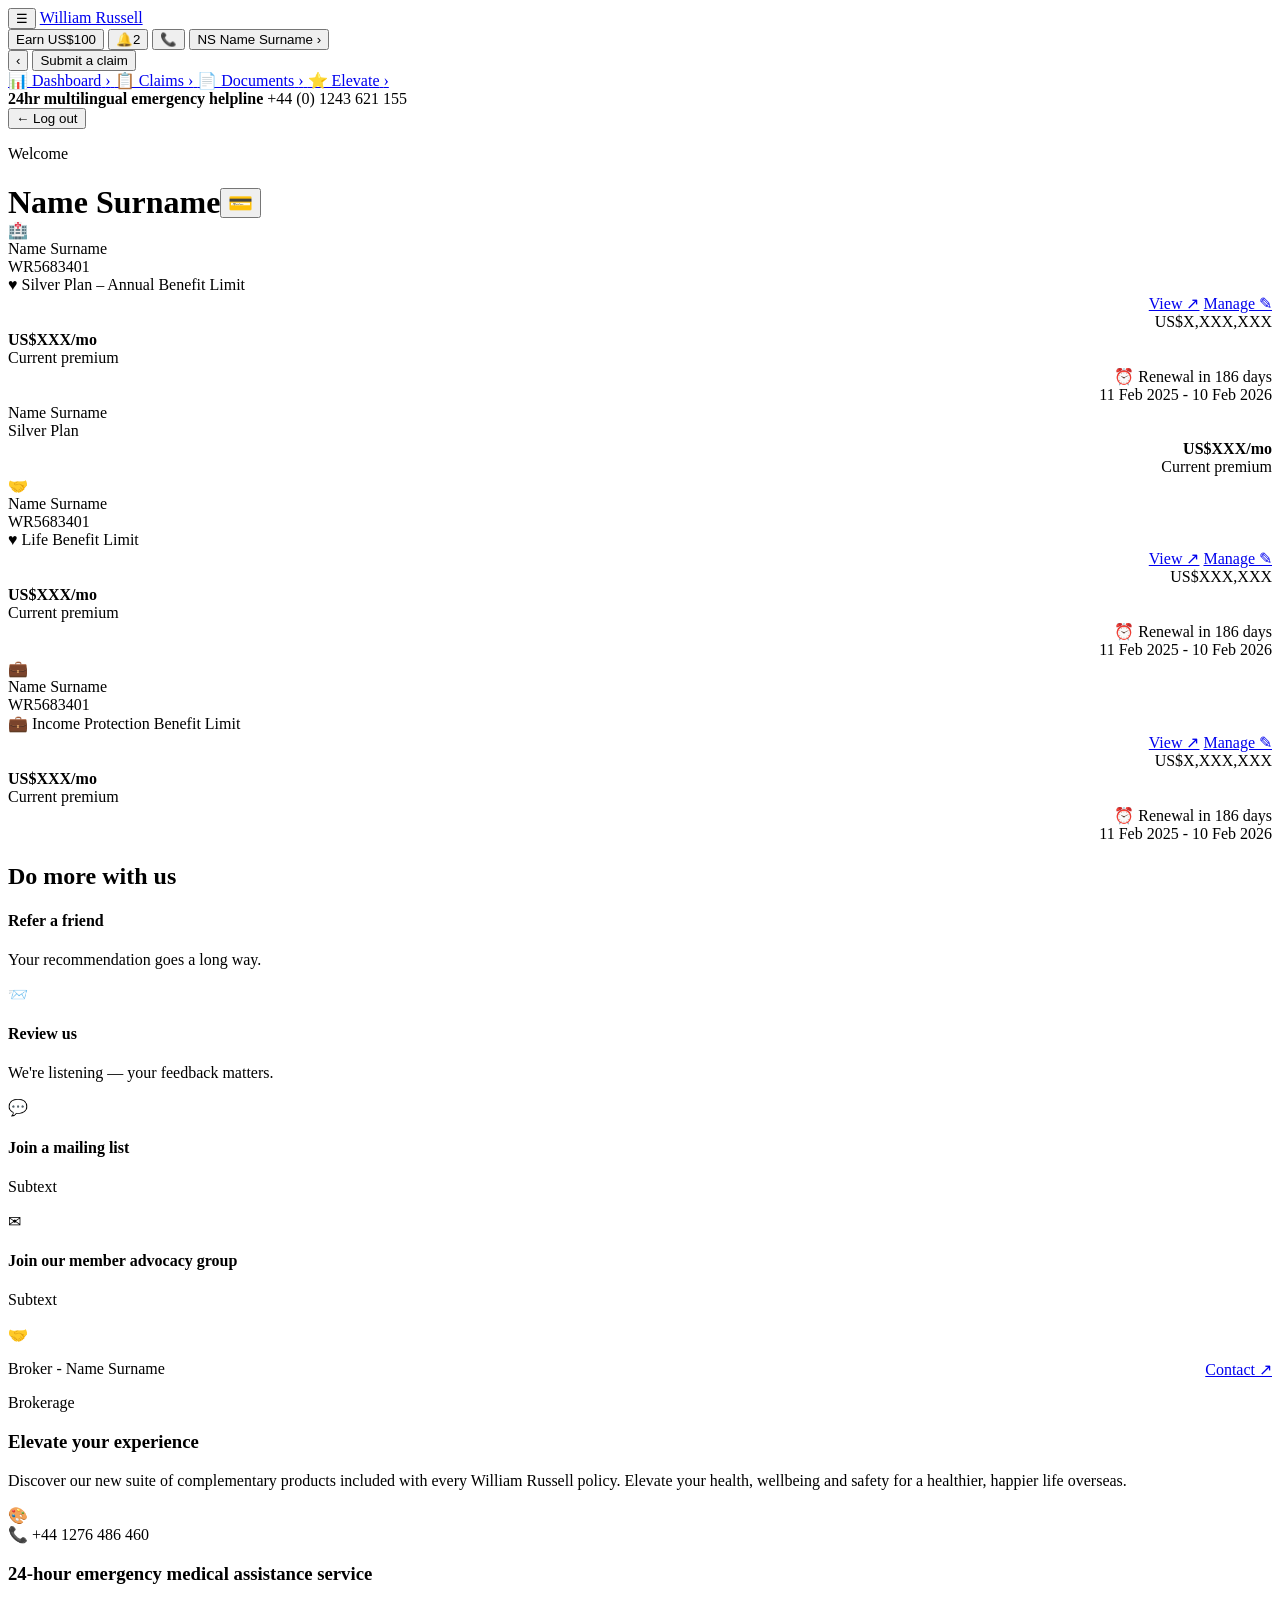
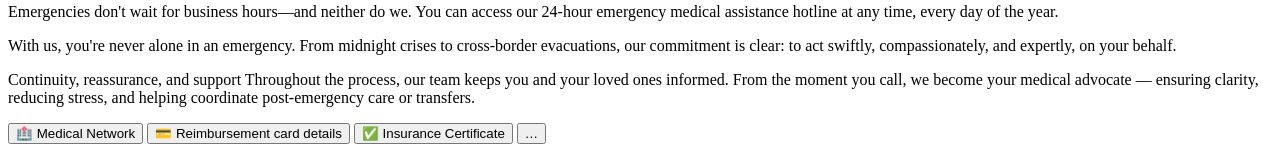
==== dashboard.html @ f4d62284 "Add files via upload" ====
<!DOCTYPE html>
<html lang="en">
<head>
  <meta charset="UTF-8">
  <meta name="viewport" content="width=device-width, initial-scale=1.0">
  <title>Dashboard - William Russell Member Portal</title>
  <link rel="preconnect" href="https://fonts.googleapis.com">
  <link href="https://fonts.googleapis.com/css2?family=Inter:wght@400;500;600;700&display=swap" rel="stylesheet">
  <link rel="stylesheet" href="css/styles.css">
      <link rel="manifest" href="./manifest.json">
    <link rel="shortcut icon" href="data:image/x-icon;," type="image/x-icon">
    <script>
        if('serviceWorker' in navigator) {
            navigator.serviceWorker.register('./service-worker.js');
        };
    </script>
    <meta name="apple-mobile-web-app-capable" content="yes">
    <meta name="apple-mobile-web-app-status-bar-style" content="black">
    <meta name="apple-mobile-web-app-title" content="PWA Example">
    <link rel="apple-touch-icon" href="icon-152x152.png">
    <meta name="msapplication-TileImage" content="icon-144x144.png">
    <meta name="msapplication-TileColor" content="#ffffff">

</head>
<body>
  <!-- Top Bar -->
  <header class="topbar">
    <button class="topbar__mobile-menu" aria-label="Menu">&#x2630;</button>
    <a href="dashboard.html" class="topbar__logo">William Russell<span class="dot"></span></a>
    <div class="topbar__actions">
      <button class="topbar__referral">Earn US$100</button>
      <button class="topbar__icon-btn" aria-label="Notifications">
        &#x1F514;<span class="badge">2</span>
      </button>
      <button class="topbar__icon-btn" aria-label="Call us">&#x1F4DE;</button>
      <button class="topbar__user">
        <span class="topbar__avatar">NS</span>
        <span>Name Surname</span>
        <span>&#x203A;</span>
      </button>
    </div>
  </header>

  <div class="app-layout">
    <!-- Sidebar -->
    <nav class="sidebar" aria-label="Main navigation">
      <button class="sidebar__collapse" aria-label="Collapse sidebar">&#x2039;</button>
      <button class="sidebar__submit-claim">Submit a claim</button>
      <div class="sidebar__nav">
        <a href="dashboard.html" class="sidebar__nav-item sidebar__nav-item--active">
          <span>&#x1F4CA; Dashboard</span>
          <span class="sidebar__nav-arrow">&#x203A;</span>
        </a>
        <a href="claims.html" class="sidebar__nav-item">
          <span>&#x1F4CB; Claims</span>
          <span class="sidebar__nav-arrow">&#x203A;</span>
        </a>
        <a href="#" class="sidebar__nav-item">
          <span>&#x1F4C4; Documents</span>
          <span class="sidebar__nav-arrow">&#x203A;</span>
        </a>
        <a href="#" class="sidebar__nav-item">
          <span>&#x2B50; Elevate</span>
          <span class="sidebar__nav-arrow">&#x203A;</span>
        </a>
      </div>
      <div class="sidebar__footer">
        <div class="sidebar__emergency">
          <strong>24hr multilingual emergency helpline</strong>
          +44 (0) 1243 621 155
        </div>
        <button class="sidebar__logout">&#x2190; Log out</button>
      </div>
    </nav>

    <!-- Main Content -->
    <main class="main-content">
      <div class="main-content__inner">
        <p class="text-sm text-grey">Welcome</p>
        <h1 style="display: flex; align-items: center; gap: var(--space-sm); margin-bottom: var(--space-xl);">
          Name Surname
          <button class="topbar__icon-btn" aria-label="Membership card" style="font-size: 1.25rem;">&#x1F4B3;</button>
        </h1>

        <!-- Health Policy Card -->
        <div class="policy-card">
          <div class="policy-card__header policy-card__header--health">
            <div class="policy-card__identity">
              <div class="policy-card__illustration">&#x1F3E5;</div>
              <div>
                <div class="policy-card__name">Name Surname</div>
                <div class="policy-card__id">WR5683401</div>
                <div class="policy-card__plan-row">
                  <span>&#x2665;</span>
                  <span>Silver Plan &ndash; Annual Benefit Limit</span>
                </div>
              </div>
            </div>
            <div style="text-align: right;">
              <div class="policy-card__actions">
                <a href="plan-health-view.html" class="policy-card__action">View &#x2197;</a>
                <a href="plan-health-manage.html" class="policy-card__action">Manage &#x270E;</a>
              </div>
              <div class="policy-card__limit" style="margin-top: var(--space-sm);">US$X,XXX,XXX</div>
            </div>
          </div>
          <div class="policy-card__footer">
            <div>
              <div style="font-weight: 600;">US$XXX/mo</div>
              <div class="text-grey text-sm">Current premium</div>
            </div>
            <div style="text-align: right;">
              <div>&#x23F0; Renewal in 186 days</div>
              <div class="text-grey text-sm">11 Feb 2025 - 10 Feb 2026</div>
            </div>
          </div>
          <div class="policy-card__sub-member">
            <div>
              <div style="font-weight: 500;">Name Surname</div>
              <div class="text-grey text-sm">Silver Plan</div>
            </div>
            <div style="text-align: right;">
              <div style="font-weight: 600;">US$XXX/mo</div>
              <div class="text-grey text-sm">Current premium</div>
            </div>
          </div>
        </div>

        <!-- Life Policy Card -->
        <div class="policy-card">
          <div class="policy-card__header policy-card__header--life">
            <div class="policy-card__identity">
              <div class="policy-card__illustration">&#x1F91D;</div>
              <div>
                <div class="policy-card__name">Name Surname</div>
                <div class="policy-card__id">WR5683401</div>
                <div class="policy-card__plan-row">
                  <span>&#x2665;</span>
                  <span>Life Benefit Limit</span>
                </div>
              </div>
            </div>
            <div style="text-align: right;">
              <div class="policy-card__actions">
                <a href="plan-life-view.html" class="policy-card__action">View &#x2197;</a>
                <a href="plan-life-manage.html" class="policy-card__action">Manage &#x270E;</a>
              </div>
              <div class="policy-card__limit" style="margin-top: var(--space-sm);">US$XXX,XXX</div>
            </div>
          </div>
          <div class="policy-card__footer">
            <div>
              <div style="font-weight: 600;">US$XXX/mo</div>
              <div class="text-grey text-sm">Current premium</div>
            </div>
            <div style="text-align: right;">
              <div>&#x23F0; Renewal in 186 days</div>
              <div class="text-grey text-sm">11 Feb 2025 - 10 Feb 2026</div>
            </div>
          </div>
        </div>

        <!-- Income Protection Policy Card -->
        <div class="policy-card">
          <div class="policy-card__header policy-card__header--income">
            <div class="policy-card__identity">
              <div class="policy-card__illustration">&#x1F4BC;</div>
              <div>
                <div class="policy-card__name">Name Surname</div>
                <div class="policy-card__id">WR5683401</div>
                <div class="policy-card__plan-row">
                  <span>&#x1F4BC;</span>
                  <span>Income Protection Benefit Limit</span>
                </div>
              </div>
            </div>
            <div style="text-align: right;">
              <div class="policy-card__actions">
                <a href="plan-income-view.html" class="policy-card__action">View &#x2197;</a>
                <a href="#" class="policy-card__action">Manage &#x270E;</a>
              </div>
              <div class="policy-card__limit" style="margin-top: var(--space-sm);">US$X,XXX,XXX</div>
            </div>
          </div>
          <div class="policy-card__footer">
            <div>
              <div style="font-weight: 600;">US$XXX/mo</div>
              <div class="text-grey text-sm">Current premium</div>
            </div>
            <div style="text-align: right;">
              <div>&#x23F0; Renewal in 186 days</div>
              <div class="text-grey text-sm">11 Feb 2025 - 10 Feb 2026</div>
            </div>
          </div>
        </div>

        <!-- Do More With Us -->
        <div class="do-more">
          <h2 class="section-heading">Do more with us</h2>
          <div class="do-more__grid">
            <div class="do-more__card">
              <h4>Refer a friend</h4>
              <p>Your recommendation goes a long way.</p>
              <div class="do-more__card-illustration">&#x1F4E8;</div>
            </div>
            <div class="do-more__card">
              <h4>Review us</h4>
              <p>We're listening &mdash; your feedback matters.</p>
              <div class="do-more__card-illustration">&#x1F4AC;</div>
            </div>
            <div class="do-more__card">
              <h4>Join a mailing list</h4>
              <p>Subtext</p>
              <div class="do-more__card-illustration">&#x2709;</div>
            </div>
            <div class="do-more__card">
              <h4>Join our member advocacy group</h4>
              <p>Subtext</p>
              <div class="do-more__card-illustration">&#x1F91D;</div>
            </div>
          </div>
        </div>
      </div>
    </main>

    <!-- Right Rail -->
    <aside class="right-rail">
      <div class="right-rail__card">
        <p class="text-sm text-grey" style="margin-bottom: var(--space-xs);">
          <a href="#" style="float: right;">Contact &#x2197;</a>
          Broker - Name Surname
        </p>
        <p class="text-sm">Brokerage</p>
      </div>

      <div class="elevate-promo">
        <div class="elevate-promo__content">
          <h3>Elevate your experience</h3>
          <p>Discover our new suite of complementary products included with every William Russell policy. Elevate your health, wellbeing and safety for a healthier, happier life overseas.</p>
        </div>
        <div class="elevate-promo__image">&#x1F3A8;</div>
      </div>

      <div class="emergency-card">
        <div class="emergency-card__phone">&#x1F4DE; +44 1276 486 460</div>
        <h3>24-hour emergency medical assistance service</h3>
        <p>Emergencies don't wait for business hours&mdash;and neither do we. You can access our 24-hour emergency medical assistance hotline at any time, every day of the year.</p>
        <p>With us, you're never alone in an emergency. From midnight crises to cross-border evacuations, our commitment is clear: to act swiftly, compassionately, and expertly, on your behalf.</p>
        <p>Continuity, reassurance, and support Throughout the process, our team keeps you and your loved ones informed. From the moment you call, we become your medical advocate &mdash; ensuring clarity, reducing stress, and helping coordinate post-emergency care or transfers.</p>
      </div>
    </aside>
  </div>

  <!-- Bottom Toolbar -->
  <div class="bottom-toolbar">
    <button class="bottom-toolbar__item">&#x1F3E5; Medical Network</button>
    <button class="bottom-toolbar__item">&#x1F4B3; Reimbursement card details</button>
    <button class="bottom-toolbar__item">&#x2705; Insurance Certificate</button>
    <button class="bottom-toolbar__more">&#x2026;</button>
  </div>

  <script src="js/app.js"></script>
</body>
</html>
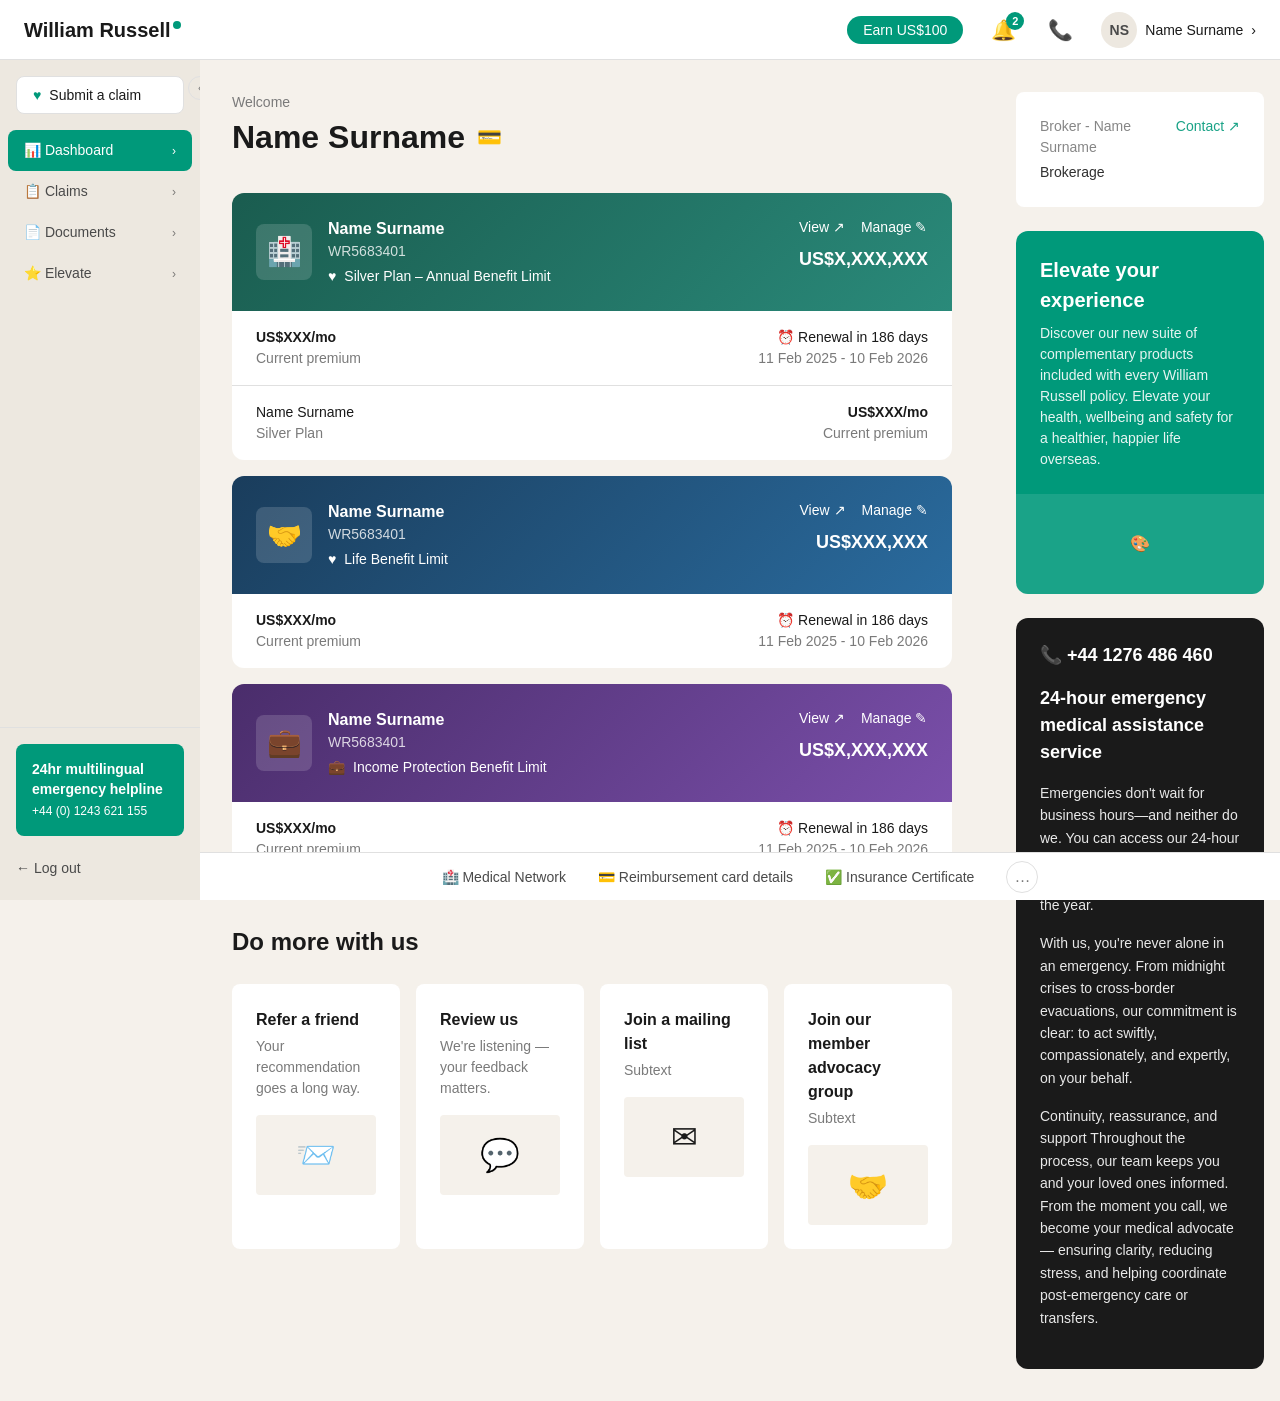
==== commit e0842f9a: "updates" ====
--- a/dashboard.html
+++ b/dashboard.html
@@ -10,9 +10,11 @@
       <link rel="manifest" href="./manifest.json">
     <link rel="shortcut icon" href="data:image/x-icon;," type="image/x-icon">
     <script>
-        if('serviceWorker' in navigator) {
-            navigator.serviceWorker.register('./service-worker.js');
-        };
+   if ('serviceWorker' in navigator) {
+  navigator.serviceWorker.register('/service-worker.js', {
+    scope: '/PWA/'
+  });
+  }
     </script>
     <meta name="apple-mobile-web-app-capable" content="yes">
     <meta name="apple-mobile-web-app-status-bar-style" content="black">
--- a/css/styles.css
+++ b/css/styles.css
@@ -0,0 +1,1500 @@
+/* ===== CSS Custom Properties ===== */
+:root {
+  /* Brand colours */
+  --wr-green: #00997A;
+  --wr-green-dark: #007A62;
+  --wr-green-light: #E6F5F1;
+  --wr-pink: #E8788A;
+  --wr-cream: #F5F1EB;
+  --wr-cream-dark: #EDE8E0;
+  --wr-white: #FFFFFF;
+  --wr-black: #1A1A1A;
+  --wr-grey-dark: #4A4A4A;
+  --wr-grey: #7A7A7A;
+  --wr-grey-light: #C4C4C4;
+  --wr-grey-border: #E0E0E0;
+  --wr-red: #D94040;
+  --wr-orange: #E68A3C;
+  --wr-yellow: #D4A843;
+  --wr-blue: #2D6B9E;
+  --wr-purple: #6B3FA0;
+
+  /* Plan gradient colours */
+  --plan-health-start: #1A5C4F;
+  --plan-health-end: #2A8A7A;
+  --plan-life-start: #1A3D5C;
+  --plan-life-end: #2A6B9E;
+  --plan-income-start: #4A2D6B;
+  --plan-income-end: #7A4FAA;
+
+  /* Typography */
+  --font-family: 'Inter', -apple-system, BlinkMacSystemFont, 'Segoe UI', Roboto, sans-serif;
+  --font-size-xs: 0.75rem;
+  --font-size-sm: 0.875rem;
+  --font-size-base: 1rem;
+  --font-size-lg: 1.125rem;
+  --font-size-xl: 1.25rem;
+  --font-size-2xl: 1.5rem;
+  --font-size-3xl: 1.875rem;
+
+  /* Spacing */
+  --space-xs: 0.25rem;
+  --space-sm: 0.5rem;
+  --space-md: 1rem;
+  --space-lg: 1.5rem;
+  --space-xl: 2rem;
+  --space-2xl: 3rem;
+
+  /* Layout */
+  --sidebar-width: 200px;
+  --sidebar-collapsed: 60px;
+  --topbar-height: 60px;
+  --right-rail-width: 280px;
+  --bottom-toolbar-height: 48px;
+  --content-max-width: 720px;
+
+  /* Shadows */
+  --shadow-sm: 0 1px 3px rgba(0,0,0,0.08);
+  --shadow-md: 0 2px 8px rgba(0,0,0,0.1);
+  --shadow-lg: 0 4px 16px rgba(0,0,0,0.12);
+
+  /* Borders */
+  --radius-sm: 4px;
+  --radius-md: 8px;
+  --radius-lg: 12px;
+  --radius-xl: 16px;
+  --radius-full: 9999px;
+}
+
+/* ===== Reset & Base ===== */
+*, *::before, *::after { box-sizing: border-box; margin: 0; padding: 0; }
+
+html { font-size: 16px; -webkit-text-size-adjust: 100%; }
+
+body {
+  font-family: var(--font-family);
+  font-size: var(--font-size-base);
+  color: var(--wr-black);
+  background: var(--wr-cream);
+  line-height: 1.5;
+  min-height: 100vh;
+}
+
+a { color: var(--wr-green); text-decoration: none; }
+a:hover { text-decoration: underline; }
+
+img { max-width: 100%; display: block; }
+
+button { cursor: pointer; font-family: inherit; }
+
+ul, ol { list-style: none; }
+
+/* ===== Utility Classes ===== */
+.sr-only {
+  position: absolute; width: 1px; height: 1px; padding: 0;
+  margin: -1px; overflow: hidden; clip: rect(0,0,0,0);
+  white-space: nowrap; border: 0;
+}
+
+.text-green { color: var(--wr-green); }
+.text-grey { color: var(--wr-grey); }
+.text-red { color: var(--wr-red); }
+.text-sm { font-size: var(--font-size-sm); }
+.text-xs { font-size: var(--font-size-xs); }
+
+.fw-bold { font-weight: 600; }
+.fw-medium { font-weight: 500; }
+
+/* ===== Top Navigation Bar ===== */
+.topbar {
+  position: sticky;
+  top: 0;
+  z-index: 100;
+  display: flex;
+  align-items: center;
+  justify-content: space-between;
+  height: var(--topbar-height);
+  padding: 0 var(--space-lg);
+  background: var(--wr-white);
+  border-bottom: 1px solid var(--wr-grey-border);
+}
+
+.topbar__logo {
+  font-size: var(--font-size-xl);
+  font-weight: 700;
+  color: var(--wr-black);
+  white-space: nowrap;
+}
+
+.topbar__logo:hover { text-decoration: none; }
+
+.topbar__logo .dot {
+  display: inline-block;
+  width: 8px;
+  height: 8px;
+  background: var(--wr-green);
+  border-radius: 50%;
+  vertical-align: super;
+  margin-left: 2px;
+}
+
+.topbar__actions {
+  display: flex;
+  align-items: center;
+  gap: var(--space-lg);
+}
+
+.topbar__referral {
+  display: inline-flex;
+  align-items: center;
+  padding: 6px 16px;
+  background: var(--wr-green);
+  color: var(--wr-white);
+  border-radius: var(--radius-full);
+  font-size: var(--font-size-sm);
+  font-weight: 500;
+  border: none;
+  white-space: nowrap;
+}
+
+.topbar__icon-btn {
+  position: relative;
+  background: none;
+  border: none;
+  color: var(--wr-grey-dark);
+  font-size: 1.25rem;
+  padding: var(--space-xs);
+}
+
+.topbar__icon-btn .badge {
+  position: absolute;
+  top: -2px;
+  right: -4px;
+  width: 18px;
+  height: 18px;
+  background: var(--wr-green);
+  color: var(--wr-white);
+  font-size: 11px;
+  font-weight: 600;
+  border-radius: 50%;
+  display: flex;
+  align-items: center;
+  justify-content: center;
+}
+
+.topbar__user {
+  display: flex;
+  align-items: center;
+  gap: var(--space-sm);
+  background: none;
+  border: none;
+  font-size: var(--font-size-sm);
+  font-weight: 500;
+  color: var(--wr-black);
+}
+
+.topbar__avatar {
+  width: 36px;
+  height: 36px;
+  border-radius: 50%;
+  background: var(--wr-cream-dark);
+  display: flex;
+  align-items: center;
+  justify-content: center;
+  font-size: var(--font-size-sm);
+  font-weight: 600;
+  color: var(--wr-grey-dark);
+}
+
+/* ===== Sidebar ===== */
+.sidebar {
+  position: fixed;
+  top: var(--topbar-height);
+  left: 0;
+  bottom: 0;
+  width: var(--sidebar-width);
+  background: var(--wr-cream-dark);
+  display: flex;
+  flex-direction: column;
+  z-index: 90;
+  transition: width 0.2s ease;
+  overflow-y: auto;
+}
+
+.sidebar__submit-claim {
+  display: flex;
+  align-items: center;
+  gap: var(--space-sm);
+  margin: var(--space-md);
+  padding: 10px var(--space-md);
+  background: var(--wr-white);
+  border: 1px solid var(--wr-grey-border);
+  border-radius: var(--radius-md);
+  font-size: var(--font-size-sm);
+  font-weight: 500;
+  color: var(--wr-black);
+  white-space: nowrap;
+}
+
+.sidebar__submit-claim::before {
+  content: "\2665";
+  color: var(--wr-green);
+}
+
+.sidebar__collapse {
+  position: absolute;
+  top: var(--space-md);
+  right: -12px;
+  width: 24px;
+  height: 24px;
+  background: var(--wr-cream-dark);
+  border: 1px solid var(--wr-grey-border);
+  border-radius: 50%;
+  display: flex;
+  align-items: center;
+  justify-content: center;
+  font-size: 12px;
+  color: var(--wr-grey);
+  z-index: 5;
+}
+
+.sidebar__nav {
+  flex: 1;
+  padding: 0 var(--space-sm);
+}
+
+.sidebar__nav-item {
+  display: flex;
+  align-items: center;
+  justify-content: space-between;
+  padding: 10px var(--space-md);
+  border-radius: var(--radius-md);
+  font-size: var(--font-size-sm);
+  font-weight: 500;
+  color: var(--wr-grey-dark);
+  transition: background 0.15s;
+}
+
+.sidebar__nav-item:hover {
+  background: rgba(0,0,0,0.04);
+  text-decoration: none;
+}
+
+.sidebar__nav-item--active {
+  background: var(--wr-green);
+  color: var(--wr-white);
+}
+
+.sidebar__nav-item--active:hover {
+  background: var(--wr-green-dark);
+  color: var(--wr-white);
+}
+
+.sidebar__nav-item--active .sidebar__nav-arrow {
+  color: var(--wr-white);
+  opacity: 1;
+}
+
+.sidebar__nav-icon {
+  margin-right: var(--space-sm);
+  font-size: 1rem;
+}
+
+.sidebar__nav-arrow {
+  font-size: 12px;
+  opacity: 0.7;
+}
+
+.sidebar__footer {
+  padding: var(--space-md);
+  border-top: 1px solid var(--wr-grey-border);
+}
+
+.sidebar__emergency {
+  background: var(--wr-green);
+  color: var(--wr-white);
+  padding: var(--space-md);
+  border-radius: var(--radius-md);
+  font-size: var(--font-size-xs);
+  line-height: 1.4;
+  margin-bottom: var(--space-md);
+}
+
+.sidebar__emergency strong {
+  display: block;
+  font-size: var(--font-size-sm);
+  margin-bottom: var(--space-xs);
+}
+
+.sidebar__logout {
+  display: flex;
+  align-items: center;
+  gap: var(--space-sm);
+  background: none;
+  border: none;
+  font-size: var(--font-size-sm);
+  color: var(--wr-grey-dark);
+  padding: var(--space-sm) 0;
+}
+
+/* ===== Mobile Menu Toggle ===== */
+.topbar__mobile-menu {
+  display: none;
+  background: none;
+  border: none;
+  font-size: 1.5rem;
+  color: var(--wr-grey-dark);
+  padding: var(--space-xs);
+}
+
+@media (max-width: 768px) {
+  .topbar__mobile-menu { display: flex; align-items: center; }
+  .sidebar--open { display: flex; width: 260px; }
+}
+
+/* ===== Select Styling ===== */
+select.form-input {
+  appearance: none;
+  -webkit-appearance: none;
+  background-image: url("data:image/svg+xml,%3Csvg xmlns='http://www.w3.org/2000/svg' width='12' height='12' viewBox='0 0 12 12'%3E%3Cpath fill='%237A7A7A' d='M6 8L1 3h10z'/%3E%3C/svg%3E");
+  background-repeat: no-repeat;
+  background-position: right 12px center;
+}
+
+/* ===== Main Layout ===== */
+.app-layout {
+  display: flex;
+  min-height: calc(100vh - var(--topbar-height));
+  padding-top: 0;
+}
+
+.main-content {
+  flex: 1;
+  margin-left: var(--sidebar-width);
+  padding: var(--space-xl);
+  padding-bottom: calc(var(--bottom-toolbar-height) + var(--space-xl));
+  min-width: 0;
+}
+
+.main-content__inner {
+  max-width: var(--content-max-width);
+}
+
+/* ===== Right Rail ===== */
+.right-rail {
+  width: var(--right-rail-width);
+  flex-shrink: 0;
+  padding: var(--space-xl) var(--space-md);
+  display: flex;
+  flex-direction: column;
+  gap: var(--space-lg);
+}
+
+.right-rail__card {
+  background: var(--wr-white);
+  border-radius: var(--radius-md);
+  padding: var(--space-lg);
+}
+
+.right-rail__card--green {
+  background: var(--wr-green);
+  color: var(--wr-white);
+}
+
+.right-rail__card--dark {
+  background: var(--wr-black);
+  color: var(--wr-white);
+}
+
+.right-rail__card h3 {
+  font-size: var(--font-size-lg);
+  font-weight: 600;
+  margin-bottom: var(--space-sm);
+}
+
+.right-rail__card p {
+  font-size: var(--font-size-sm);
+  line-height: 1.5;
+  opacity: 0.9;
+}
+
+/* ===== Breadcrumbs ===== */
+.breadcrumbs {
+  display: flex;
+  align-items: center;
+  gap: var(--space-sm);
+  font-size: var(--font-size-sm);
+  color: var(--wr-grey);
+  margin-bottom: var(--space-lg);
+  flex-wrap: wrap;
+}
+
+.breadcrumbs a { color: var(--wr-grey); }
+.breadcrumbs a:hover { color: var(--wr-green); }
+.breadcrumbs__sep { color: var(--wr-grey-light); }
+.breadcrumbs__current { color: var(--wr-black); font-weight: 500; }
+
+/* ===== Plan Header Card ===== */
+.plan-header {
+  border-radius: var(--radius-lg);
+  padding: var(--space-xl);
+  color: var(--wr-white);
+  position: relative;
+  overflow: hidden;
+}
+
+.plan-header--health {
+  background: linear-gradient(135deg, var(--plan-health-start), var(--plan-health-end));
+}
+
+.plan-header--life {
+  background: linear-gradient(135deg, var(--plan-life-start), var(--plan-life-end));
+}
+
+.plan-header--income {
+  background: linear-gradient(135deg, var(--plan-income-start), var(--plan-income-end));
+}
+
+.plan-header__top {
+  display: flex;
+  justify-content: space-between;
+  align-items: flex-start;
+  margin-bottom: var(--space-md);
+}
+
+.plan-header__identity {
+  display: flex;
+  align-items: center;
+  gap: var(--space-md);
+}
+
+.plan-header__illustration {
+  width: 64px;
+  height: 64px;
+  background: rgba(255,255,255,0.15);
+  border-radius: var(--radius-md);
+  display: flex;
+  align-items: center;
+  justify-content: center;
+  font-size: 2rem;
+}
+
+.plan-header__name {
+  font-size: var(--font-size-lg);
+  font-weight: 600;
+}
+
+.plan-header__id {
+  font-size: var(--font-size-sm);
+  opacity: 0.8;
+}
+
+.plan-header__actions {
+  display: flex;
+  gap: var(--space-md);
+}
+
+.plan-header__action-link {
+  color: var(--wr-white);
+  font-size: var(--font-size-sm);
+  font-weight: 500;
+  display: flex;
+  align-items: center;
+  gap: var(--space-xs);
+}
+
+.plan-header__action-link:hover { opacity: 0.85; text-decoration: none; }
+
+.plan-header__plan-info {
+  display: flex;
+  align-items: center;
+  gap: var(--space-sm);
+  font-size: var(--font-size-sm);
+  margin-bottom: var(--space-sm);
+}
+
+.plan-header__plan-info .icon { opacity: 0.8; }
+
+.plan-header__limit {
+  font-size: var(--font-size-lg);
+  font-weight: 600;
+  text-align: right;
+}
+
+.plan-header__tags {
+  display: flex;
+  flex-wrap: wrap;
+  gap: var(--space-sm);
+  margin-top: var(--space-md);
+}
+
+.plan-tag {
+  display: inline-block;
+  padding: 4px 12px;
+  border: 1px solid rgba(255,255,255,0.5);
+  border-radius: var(--radius-full);
+  font-size: var(--font-size-xs);
+  font-weight: 500;
+  color: var(--wr-white);
+}
+
+/* Plan meta row beneath header card */
+.plan-meta {
+  display: flex;
+  justify-content: space-between;
+  align-items: center;
+  padding: var(--space-md) 0;
+  font-size: var(--font-size-sm);
+  color: var(--wr-grey-dark);
+  border-bottom: 1px solid var(--wr-grey-border);
+  margin-bottom: var(--space-lg);
+}
+
+.plan-meta__premium .label { color: var(--wr-grey); }
+.plan-meta__premium .value { font-size: var(--font-size-lg); font-weight: 600; }
+
+.plan-meta__renewal {
+  display: flex;
+  align-items: center;
+  gap: var(--space-sm);
+  text-align: right;
+  font-size: var(--font-size-sm);
+}
+
+/* ===== Quick Actions Row ===== */
+.quick-actions {
+  display: flex;
+  gap: var(--space-xl);
+  margin-bottom: var(--space-2xl);
+  padding-bottom: var(--space-lg);
+}
+
+.quick-action {
+  display: flex;
+  align-items: center;
+  gap: var(--space-sm);
+  background: none;
+  border: none;
+  font-size: var(--font-size-sm);
+  color: var(--wr-grey-dark);
+  cursor: pointer;
+}
+
+.quick-action__icon {
+  width: 40px;
+  height: 40px;
+  border-radius: 50%;
+  display: flex;
+  align-items: center;
+  justify-content: center;
+  font-size: 1.25rem;
+}
+
+.quick-action__icon--blue { background: #E3F0FA; color: var(--wr-blue); }
+.quick-action__icon--pink { background: #FCEEF0; color: var(--wr-pink); }
+.quick-action__icon--green { background: var(--wr-green-light); color: var(--wr-green); }
+
+/* ===== Section Headings ===== */
+.section-heading {
+  display: flex;
+  align-items: center;
+  gap: var(--space-sm);
+  font-size: var(--font-size-2xl);
+  font-weight: 700;
+  margin-bottom: var(--space-lg);
+}
+
+.section-heading__icon {
+  font-size: 1.5rem;
+}
+
+/* ===== Accordion ===== */
+.accordion { margin-bottom: var(--space-lg); }
+
+.accordion__item {
+  border: 1px solid var(--wr-grey-border);
+  border-radius: var(--radius-md);
+  margin-bottom: var(--space-sm);
+  background: var(--wr-white);
+  overflow: hidden;
+}
+
+.accordion__trigger {
+  display: flex;
+  align-items: center;
+  justify-content: space-between;
+  width: 100%;
+  padding: var(--space-md) var(--space-lg);
+  background: none;
+  border: none;
+  font-size: var(--font-size-base);
+  font-weight: 500;
+  color: var(--wr-black);
+  text-align: left;
+}
+
+.accordion__trigger:hover { background: rgba(0,0,0,0.02); }
+
+.accordion__icon {
+  font-size: 1.25rem;
+  color: var(--wr-grey);
+  flex-shrink: 0;
+  transition: transform 0.2s;
+}
+
+.accordion__content {
+  display: none;
+  padding: 0 var(--space-lg) var(--space-lg);
+  font-size: var(--font-size-sm);
+  color: var(--wr-grey-dark);
+  line-height: 1.6;
+}
+
+.accordion__item--open .accordion__content { display: block; }
+.accordion__item--open .accordion__icon { transform: rotate(45deg); }
+
+.accordion__content .benefit-row {
+  display: flex;
+  justify-content: space-between;
+  align-items: baseline;
+  padding: var(--space-sm) 0;
+  border-bottom: 1px solid var(--wr-grey-border);
+}
+
+.accordion__content .benefit-row:last-child { border-bottom: none; }
+
+.benefit-row .eligible { color: var(--wr-red); font-size: var(--font-size-sm); }
+
+.accordion__content ul {
+  list-style: disc;
+  padding-left: var(--space-lg);
+  margin-top: var(--space-sm);
+}
+
+.accordion__content ul li {
+  margin-bottom: var(--space-xs);
+  font-size: var(--font-size-sm);
+}
+
+.accordion__content .manage-link {
+  display: flex;
+  align-items: center;
+  justify-content: flex-end;
+  gap: var(--space-xs);
+  margin-top: var(--space-md);
+  font-size: var(--font-size-sm);
+  font-weight: 500;
+  color: var(--wr-green);
+}
+
+/* Progress bar within accordion */
+.progress-bar {
+  height: 6px;
+  background: var(--wr-grey-border);
+  border-radius: var(--radius-full);
+  overflow: hidden;
+  margin: var(--space-sm) 0;
+}
+
+.progress-bar__fill {
+  height: 100%;
+  background: var(--wr-green);
+  border-radius: var(--radius-full);
+}
+
+/* ===== Tabs ===== */
+.tabs {
+  display: flex;
+  border-radius: var(--radius-full);
+  border: 1px solid var(--wr-grey-border);
+  overflow: hidden;
+  margin-bottom: var(--space-lg);
+}
+
+.tabs__tab {
+  flex: 1;
+  padding: 10px var(--space-md);
+  background: none;
+  border: none;
+  font-size: var(--font-size-sm);
+  font-weight: 500;
+  color: var(--wr-green);
+  text-align: center;
+  transition: background 0.15s, color 0.15s;
+}
+
+.tabs__tab:hover { background: var(--wr-green-light); }
+
+.tabs__tab--active {
+  background: var(--wr-green);
+  color: var(--wr-white);
+}
+
+.tabs__tab--active:hover { background: var(--wr-green-dark); }
+
+.tab-panel { display: none; }
+.tab-panel--active { display: block; }
+
+/* ===== Dependant Pills ===== */
+.dependant-pills {
+  display: flex;
+  flex-wrap: wrap;
+  gap: var(--space-sm);
+  margin-bottom: var(--space-lg);
+}
+
+.dependant-pill {
+  padding: 8px 16px;
+  border: 2px solid var(--wr-green);
+  border-radius: var(--radius-full);
+  font-size: var(--font-size-sm);
+  font-weight: 500;
+  color: var(--wr-green);
+  background: none;
+  cursor: pointer;
+  transition: background 0.15s, color 0.15s;
+}
+
+.dependant-pill--active {
+  background: var(--wr-green);
+  color: var(--wr-white);
+}
+
+/* ===== Cards ===== */
+.card {
+  background: var(--wr-white);
+  border-radius: var(--radius-md);
+  padding: var(--space-lg);
+  box-shadow: var(--shadow-sm);
+}
+
+.card--clickable { cursor: pointer; transition: box-shadow 0.15s; }
+.card--clickable:hover { box-shadow: var(--shadow-md); }
+
+.card__row {
+  display: flex;
+  align-items: center;
+  justify-content: space-between;
+}
+
+/* ===== Dashboard Policy Cards ===== */
+.policy-card {
+  border-radius: var(--radius-lg);
+  overflow: hidden;
+  margin-bottom: var(--space-md);
+}
+
+.policy-card__header {
+  padding: var(--space-lg);
+  color: var(--wr-white);
+  display: flex;
+  justify-content: space-between;
+  align-items: flex-start;
+}
+
+.policy-card__header--health {
+  background: linear-gradient(135deg, var(--plan-health-start), var(--plan-health-end));
+}
+
+.policy-card__header--life {
+  background: linear-gradient(135deg, var(--plan-life-start), var(--plan-life-end));
+}
+
+.policy-card__header--income {
+  background: linear-gradient(135deg, var(--plan-income-start), var(--plan-income-end));
+}
+
+.policy-card__identity {
+  display: flex;
+  align-items: center;
+  gap: var(--space-md);
+}
+
+.policy-card__illustration {
+  width: 56px;
+  height: 56px;
+  background: rgba(255,255,255,0.15);
+  border-radius: var(--radius-md);
+  display: flex;
+  align-items: center;
+  justify-content: center;
+  font-size: 1.75rem;
+}
+
+.policy-card__name { font-weight: 600; }
+.policy-card__id { font-size: var(--font-size-sm); opacity: 0.8; }
+
+.policy-card__plan-row {
+  display: flex;
+  align-items: center;
+  gap: var(--space-sm);
+  margin-top: var(--space-xs);
+  font-size: var(--font-size-sm);
+}
+
+.policy-card__limit {
+  font-size: var(--font-size-lg);
+  font-weight: 600;
+}
+
+.policy-card__actions {
+  display: flex;
+  gap: var(--space-md);
+}
+
+.policy-card__action {
+  color: var(--wr-white);
+  font-size: var(--font-size-sm);
+  font-weight: 500;
+  display: flex;
+  align-items: center;
+  gap: 4px;
+}
+
+.policy-card__action:hover { opacity: 0.85; text-decoration: none; }
+
+.policy-card__footer {
+  background: var(--wr-white);
+  padding: var(--space-md) var(--space-lg);
+  display: flex;
+  justify-content: space-between;
+  align-items: center;
+  font-size: var(--font-size-sm);
+}
+
+.policy-card__sub-member {
+  padding: var(--space-md) var(--space-lg);
+  background: var(--wr-white);
+  border-top: 1px solid var(--wr-grey-border);
+  display: flex;
+  justify-content: space-between;
+  align-items: center;
+  font-size: var(--font-size-sm);
+}
+
+/* ===== Claims ===== */
+.claim-actions {
+  display: grid;
+  grid-template-columns: 1fr 1fr;
+  gap: var(--space-md);
+  margin-bottom: var(--space-2xl);
+}
+
+.claim-action-card {
+  background: var(--wr-cream-dark);
+  border-radius: var(--radius-md);
+  padding: var(--space-lg);
+}
+
+.claim-action-card__icon {
+  font-size: 2rem;
+  margin-bottom: var(--space-md);
+  color: var(--wr-green);
+}
+
+.claim-action-card h3 {
+  font-size: var(--font-size-base);
+  font-weight: 600;
+  margin-bottom: var(--space-sm);
+}
+
+.claim-action-card p {
+  font-size: var(--font-size-sm);
+  color: var(--wr-grey-dark);
+  line-height: 1.5;
+  margin-bottom: var(--space-md);
+}
+
+.claim-action-card .btn { font-size: var(--font-size-sm); }
+
+.claim-item {
+  border: 1px solid var(--wr-grey-border);
+  border-radius: var(--radius-md);
+  margin-bottom: var(--space-sm);
+  background: var(--wr-white);
+  overflow: hidden;
+}
+
+.claim-item__header {
+  display: flex;
+  align-items: center;
+  justify-content: space-between;
+  padding: var(--space-md) var(--space-lg);
+}
+
+.claim-item__title { font-weight: 600; }
+
+.claim-item__actions {
+  display: flex;
+  align-items: center;
+  gap: var(--space-sm);
+}
+
+.claim-item__action-btn {
+  background: none;
+  border: none;
+  color: var(--wr-grey);
+  font-size: 1rem;
+  padding: 4px;
+}
+
+.claim-item__row {
+  display: flex;
+  align-items: center;
+  justify-content: space-between;
+  padding: var(--space-sm) var(--space-lg);
+  font-size: var(--font-size-sm);
+}
+
+.claim-item__row:last-child {
+  padding-bottom: var(--space-md);
+}
+
+/* Status badges */
+.status-badge {
+  display: inline-block;
+  padding: 4px 12px;
+  border-radius: var(--radius-full);
+  font-size: var(--font-size-xs);
+  font-weight: 600;
+  color: var(--wr-white);
+}
+
+.status-badge--additional { background: var(--wr-orange); }
+.status-badge--pending { background: var(--wr-yellow); }
+.status-badge--partial { background: #5BA88C; }
+.status-badge--acknowledged { background: var(--wr-blue); }
+.status-badge--submitted { background: var(--wr-green); }
+.status-badge--declined { background: var(--wr-red); }
+.status-badge--approved { background: var(--wr-green); }
+
+/* ===== Buttons ===== */
+.btn {
+  display: inline-flex;
+  align-items: center;
+  gap: var(--space-sm);
+  padding: 10px 20px;
+  border-radius: var(--radius-md);
+  font-size: var(--font-size-base);
+  font-weight: 500;
+  border: none;
+  transition: background 0.15s;
+}
+
+.btn--primary {
+  background: var(--wr-green);
+  color: var(--wr-white);
+}
+.btn--primary:hover { background: var(--wr-green-dark); }
+
+.btn--outline {
+  background: var(--wr-white);
+  color: var(--wr-green);
+  border: 2px solid var(--wr-green);
+}
+.btn--outline:hover { background: var(--wr-green-light); }
+
+.btn--ghost {
+  background: none;
+  color: var(--wr-green);
+  padding: var(--space-sm) 0;
+}
+
+.btn--lg { padding: 14px 28px; font-size: var(--font-size-lg); }
+
+/* ===== Forms ===== */
+.form-group {
+  margin-bottom: var(--space-lg);
+}
+
+.form-group label {
+  display: block;
+  font-size: var(--font-size-sm);
+  font-weight: 600;
+  margin-bottom: var(--space-sm);
+  color: var(--wr-black);
+}
+
+.form-group .optional {
+  color: var(--wr-grey);
+  font-weight: 400;
+}
+
+.form-input {
+  width: 100%;
+  padding: 12px var(--space-md);
+  border: 1px solid var(--wr-grey-border);
+  border-radius: var(--radius-md);
+  font-size: var(--font-size-base);
+  font-family: inherit;
+  color: var(--wr-black);
+  background: var(--wr-white);
+  transition: border-color 0.15s;
+}
+
+.form-input:focus {
+  outline: none;
+  border-color: var(--wr-green);
+  box-shadow: 0 0 0 3px rgba(0,153,122,0.1);
+}
+
+.form-input::placeholder { color: var(--wr-grey-light); }
+
+.form-input--with-icon {
+  padding-right: 44px;
+}
+
+.form-input-wrapper {
+  position: relative;
+}
+
+.form-input-wrapper .input-icon {
+  position: absolute;
+  right: 12px;
+  top: 50%;
+  transform: translateY(-50%);
+  color: var(--wr-grey-light);
+  pointer-events: none;
+}
+
+.form-row {
+  display: flex;
+  gap: var(--space-md);
+}
+
+.form-row > * { flex: 1; }
+
+/* Date inputs */
+.date-inputs {
+  display: flex;
+  gap: var(--space-sm);
+  align-items: center;
+}
+
+.date-inputs .form-input { text-align: center; }
+.date-inputs .calendar-btn {
+  background: none;
+  border: 1px solid var(--wr-grey-border);
+  border-radius: var(--radius-md);
+  padding: 12px;
+  color: var(--wr-grey);
+  cursor: pointer;
+}
+
+/* Phone input */
+.phone-input {
+  display: flex;
+  gap: 0;
+}
+
+.phone-input__country {
+  display: flex;
+  align-items: center;
+  gap: var(--space-sm);
+  padding: 12px var(--space-md);
+  border: 1px solid var(--wr-grey-border);
+  border-right: none;
+  border-radius: var(--radius-md) 0 0 var(--radius-md);
+  background: var(--wr-white);
+  font-size: var(--font-size-sm);
+  white-space: nowrap;
+}
+
+.phone-input__number {
+  flex: 1;
+  border-radius: 0 var(--radius-md) var(--radius-md) 0;
+}
+
+.phone-input .form-input-wrapper {
+  flex: 1;
+}
+
+.phone-input .form-input-wrapper .phone-input__number {
+  border-radius: 0 var(--radius-md) var(--radius-md) 0;
+}
+
+/* Signature pad */
+.signature-tabs {
+  display: flex;
+  border-radius: var(--radius-full);
+  border: 1px solid var(--wr-grey-border);
+  overflow: hidden;
+  margin-bottom: var(--space-md);
+}
+
+.signature-tabs button {
+  flex: 1;
+  padding: 8px;
+  background: none;
+  border: none;
+  font-size: var(--font-size-sm);
+  font-weight: 500;
+  color: var(--wr-grey);
+}
+
+.signature-tabs button.active {
+  background: var(--wr-green);
+  color: var(--wr-white);
+}
+
+.signature-pad {
+  width: 100%;
+  height: 120px;
+  border: 1px solid var(--wr-grey-border);
+  border-radius: var(--radius-md);
+  background: var(--wr-white);
+  margin-bottom: var(--space-sm);
+}
+
+.consent-row {
+  display: flex;
+  align-items: flex-start;
+  gap: var(--space-sm);
+  margin-top: var(--space-md);
+}
+
+.consent-row input[type="checkbox"] {
+  margin-top: 3px;
+  accent-color: var(--wr-green);
+}
+
+.consent-check {
+  -webkit-appearance: none;
+  appearance: none;
+  width: 22px;
+  height: 22px;
+  border: 2px solid var(--wr-green);
+  border-radius: 50%;
+  flex-shrink: 0;
+  cursor: pointer;
+  position: relative;
+}
+
+.consent-check:checked {
+  background: var(--wr-green);
+}
+
+.consent-check:checked::after {
+  content: "\2713";
+  position: absolute;
+  top: 50%;
+  left: 50%;
+  transform: translate(-50%, -50%);
+  color: var(--wr-white);
+  font-size: 12px;
+  font-weight: 700;
+}
+
+/* ===== Do More With Us Cards ===== */
+.do-more {
+  margin-top: var(--space-2xl);
+}
+
+.do-more__grid {
+  display: grid;
+  grid-template-columns: repeat(4, 1fr);
+  gap: var(--space-md);
+}
+
+.do-more__card {
+  background: var(--wr-white);
+  border-radius: var(--radius-md);
+  padding: var(--space-lg);
+  transition: box-shadow 0.15s;
+}
+
+.do-more__card:hover { box-shadow: var(--shadow-md); }
+
+.do-more__card h4 { font-size: var(--font-size-base); font-weight: 600; margin-bottom: var(--space-xs); }
+.do-more__card p { font-size: var(--font-size-sm); color: var(--wr-grey); margin-bottom: var(--space-md); }
+
+.do-more__card-illustration {
+  width: 100%;
+  height: 80px;
+  background: var(--wr-cream);
+  border-radius: var(--radius-sm);
+  display: flex;
+  align-items: center;
+  justify-content: center;
+  font-size: 2rem;
+}
+
+/* ===== Bottom Toolbar ===== */
+.bottom-toolbar {
+  position: fixed;
+  bottom: 0;
+  left: var(--sidebar-width);
+  right: 0;
+  height: var(--bottom-toolbar-height);
+  background: var(--wr-white);
+  border-top: 1px solid var(--wr-grey-border);
+  display: flex;
+  align-items: center;
+  justify-content: center;
+  gap: var(--space-xl);
+  z-index: 80;
+  padding: 0 var(--space-lg);
+}
+
+.bottom-toolbar__item {
+  display: flex;
+  align-items: center;
+  gap: var(--space-sm);
+  font-size: var(--font-size-sm);
+  color: var(--wr-grey-dark);
+  background: none;
+  border: none;
+  white-space: nowrap;
+}
+
+.bottom-toolbar__item:hover { color: var(--wr-green); }
+
+.bottom-toolbar__more {
+  width: 32px;
+  height: 32px;
+  border-radius: 50%;
+  border: 1px solid var(--wr-grey-border);
+  background: none;
+  display: flex;
+  align-items: center;
+  justify-content: center;
+  font-size: 1rem;
+  color: var(--wr-grey);
+}
+
+/* ===== Policy type filter pills ===== */
+.policy-filters {
+  display: flex;
+  gap: var(--space-sm);
+  margin-bottom: var(--space-lg);
+}
+
+.policy-filter {
+  padding: 6px 16px;
+  border-radius: var(--radius-full);
+  font-size: var(--font-size-sm);
+  font-weight: 500;
+  border: 1px solid;
+  background: none;
+  cursor: pointer;
+  display: flex;
+  align-items: center;
+  gap: var(--space-xs);
+}
+
+.policy-filter--health {
+  border-color: var(--wr-green);
+  color: var(--wr-green);
+  background: var(--wr-green-light);
+}
+
+.policy-filter--protection {
+  border-color: var(--wr-green);
+  color: var(--wr-green);
+  background: var(--wr-green-light);
+}
+
+/* ===== Member Radio Selector ===== */
+.member-selector {
+  display: flex;
+  gap: var(--space-lg);
+  margin-bottom: var(--space-lg);
+  flex-wrap: wrap;
+}
+
+.member-radio {
+  display: flex;
+  align-items: center;
+  gap: var(--space-sm);
+  font-size: var(--font-size-sm);
+  cursor: pointer;
+}
+
+.member-radio input[type="radio"] {
+  accent-color: var(--wr-green);
+}
+
+.member-radio--active {
+  background: var(--wr-green);
+  color: var(--wr-white);
+  padding: 6px 14px;
+  border-radius: var(--radius-full);
+}
+
+.member-radio--active input[type="radio"] {
+  accent-color: var(--wr-white);
+}
+
+/* ===== Info Banner ===== */
+.info-banner {
+  display: flex;
+  align-items: flex-start;
+  gap: var(--space-md);
+  padding: var(--space-md) var(--space-lg);
+  background: var(--wr-white);
+  border-radius: var(--radius-md);
+  margin-bottom: var(--space-md);
+  border: 1px solid var(--wr-grey-border);
+}
+
+.info-banner__close {
+  background: none;
+  border: none;
+  color: var(--wr-grey);
+  font-size: 1rem;
+  margin-left: auto;
+  flex-shrink: 0;
+}
+
+/* ===== Elevate Promo Card ===== */
+.elevate-promo {
+  border-radius: var(--radius-lg);
+  overflow: hidden;
+  background: var(--wr-green);
+  color: var(--wr-white);
+  position: relative;
+}
+
+.elevate-promo__content {
+  padding: var(--space-lg);
+}
+
+.elevate-promo h3 {
+  font-size: var(--font-size-xl);
+  font-weight: 700;
+  margin-bottom: var(--space-sm);
+}
+
+.elevate-promo p {
+  font-size: var(--font-size-sm);
+  line-height: 1.5;
+  opacity: 0.9;
+}
+
+.elevate-promo__image {
+  width: 100%;
+  height: 100px;
+  background: rgba(255,255,255,0.1);
+  display: flex;
+  align-items: center;
+  justify-content: center;
+}
+
+/* ===== Emergency Card ===== */
+.emergency-card {
+  background: var(--wr-black);
+  color: var(--wr-white);
+  border-radius: var(--radius-lg);
+  padding: var(--space-lg);
+}
+
+.emergency-card__phone {
+  display: flex;
+  align-items: center;
+  gap: var(--space-sm);
+  font-size: var(--font-size-lg);
+  font-weight: 600;
+  margin-bottom: var(--space-md);
+}
+
+.emergency-card h3 {
+  font-size: var(--font-size-lg);
+  font-weight: 600;
+  margin-bottom: var(--space-md);
+}
+
+.emergency-card p {
+  font-size: var(--font-size-sm);
+  line-height: 1.6;
+  opacity: 0.9;
+  margin-bottom: var(--space-md);
+}
+
+/* ===== Checklist ===== */
+.checklist { margin-bottom: var(--space-lg); }
+
+.checklist__item {
+  display: flex;
+  align-items: center;
+  gap: var(--space-sm);
+  padding: var(--space-xs) 0;
+  font-size: var(--font-size-sm);
+}
+
+.checklist__icon {
+  color: var(--wr-green);
+  font-size: 1rem;
+}
+
+/* ===== Category Divider ===== */
+.category-divider {
+  font-size: var(--font-size-base);
+  font-weight: 600;
+  padding: var(--space-md) 0 var(--space-sm);
+  border-bottom: 1px solid var(--wr-grey-border);
+  margin-bottom: var(--space-sm);
+  color: var(--wr-grey-dark);
+}
+
+/* ===== Option Row ===== */
+.option-row {
+  display: flex;
+  align-items: flex-start;
+  gap: var(--space-sm);
+  padding: var(--space-sm) 0;
+  font-size: var(--font-size-sm);
+}
+
+.option-row .icon {
+  color: var(--wr-green);
+  margin-top: 2px;
+}
+
+/* ===== Responsive ===== */
+@media (max-width: 1200px) {
+  .right-rail { width: 240px; }
+  .do-more__grid { grid-template-columns: repeat(2, 1fr); }
+}
+
+@media (max-width: 1024px) {
+  .right-rail { display: none; }
+  .main-content { margin-right: 0; }
+}
+
+@media (max-width: 768px) {
+  .sidebar { display: none; }
+  .main-content {
+    margin-left: 0;
+    padding: var(--space-md);
+    padding-bottom: calc(var(--bottom-toolbar-height) + var(--space-lg));
+  }
+  .bottom-toolbar { left: 0; }
+  .topbar__referral { display: none; }
+  .plan-header { padding: var(--space-md); }
+  .plan-header__top { flex-direction: column; gap: var(--space-md); }
+  .plan-header__actions { align-self: flex-end; }
+  .plan-meta { flex-direction: column; align-items: flex-start; gap: var(--space-sm); }
+  .quick-actions { flex-direction: column; gap: var(--space-md); }
+  .claim-actions { grid-template-columns: 1fr; }
+  .do-more__grid { grid-template-columns: 1fr; }
+  .form-row { flex-direction: column; }
+  .policy-card__header { flex-direction: column; gap: var(--space-md); }
+  .policy-card__actions { align-self: flex-end; }
+  .claim-item__header { flex-wrap: wrap; gap: var(--space-sm); }
+}
+
+@media (max-width: 480px) {
+  :root { --topbar-height: 52px; }
+  .topbar { padding: 0 var(--space-md); }
+  .topbar__logo { font-size: var(--font-size-lg); }
+  .topbar__actions { gap: var(--space-sm); }
+  .topbar__user span:not(.topbar__avatar) { display: none; }
+  .breadcrumbs { font-size: var(--font-size-xs); }
+  .section-heading { font-size: var(--font-size-xl); }
+  .plan-header__illustration { width: 48px; height: 48px; font-size: 1.5rem; }
+  .plan-header__tags { gap: var(--space-xs); }
+  .plan-tag { font-size: 10px; padding: 3px 8px; }
+  .dependant-pills { gap: var(--space-xs); }
+  .dependant-pill { padding: 6px 12px; font-size: var(--font-size-xs); }
+  .bottom-toolbar { gap: var(--space-md); font-size: var(--font-size-xs); }
+}
